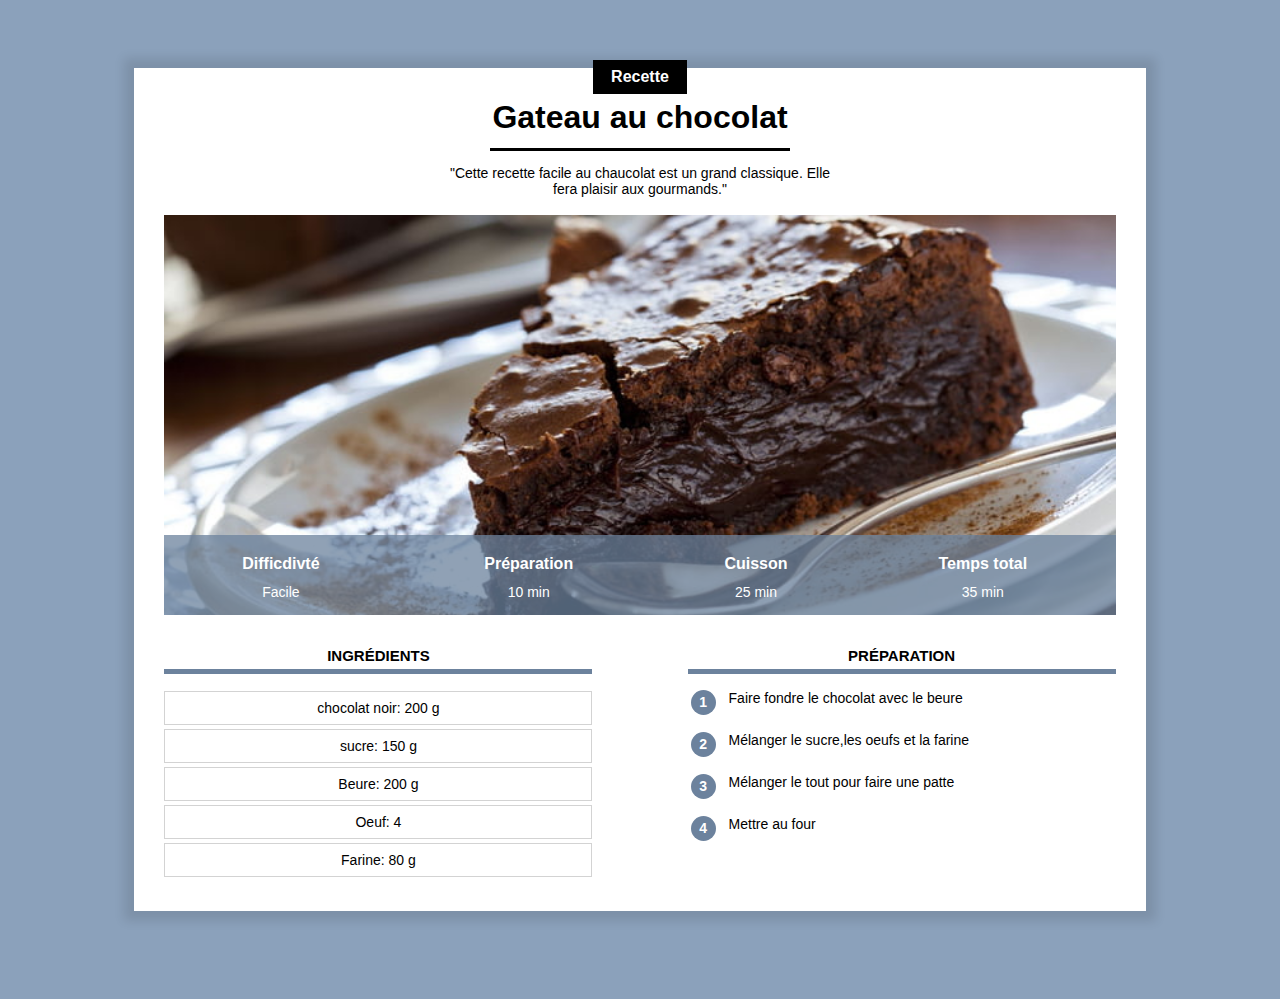
==== index.html @ 204847d2 "Rename index.html.html to index.html" ====
<!DOCTYPE html>
<html lang="fr">
    
    <head>
        <title>recette</title>
        <meta charset="UTF-8">
        <link rel="stylesheet" href="recette.css">
        
    </head>
    <body >
        
        

        <div class="contenu"> 

            <div class="centre categorie">
                <p class="categorie">Recette</p>
            </div>

            <h1>Gateau au chocolat</h1>
            
            <div class="separator"></div>
            <div class="centre"> 
                <p class="description">"Cette recette facile au chaucolat est un grand classique. Elle fera plaisir aux gourmands."</p>
            </div>
                
            <div class="info"> 
            <img src="gateau.jpg?id=9999"  class="centre info" >
                <table class="info" > 
                    <tr>
                        <th>Difficdivté</th>
                        <th>Préparation</th>
                        <th>Cuisson</th>
                        <th>Temps total</th>
                    </tr>
                    <tr>
                        <td>Facile</td>
                        <td>10 min</td>
                        <td>25 min</td>
                        <td>35 min</td>
                    </tr>
                </table>
            </div>
           <div > 
            <div class="colonne1 colonne"> 
                <h2>Ingrédients</h2>
                <div class="ingredients">
                    <p>chocolat noir: 200 g</p>
                    <p>sucre: 150 g</p>
                    <p>Beure: 200 g</p>
                    <p>Oeuf: 4</p>
                    <p>Farine: 80 g</p>
                </div>
            </div>
            
            <div class="colonne2 colonne"> 
                <h2>Préparation</h2>
                <table class="preparation"> 
                    <tr><td><p class="numero">1</p></td><td class="preparation_etape">Faire fondre le chocolat avec le beure</td></tr>
                    <tr><td><p class="numero">2</p></td><td class="preparation_etape">Mélanger le sucre,les oeufs et la farine</td></tr>
                    <tr><td><p class="numero">3</p></td><td class="preparation_etape">Mélanger le tout pour faire une patte</td> </tr>
                    <tr><td><p class="numero">4</p></td><td class="preparation_etape">Mettre au four</td></tr>
                </table>
                 
            </div>
           </div>
            
        </div>          

    </body>

</html>
---- recette.css ----
*{
    overflow: auto;
}

body{
    background-color:#8ba1bb ;
    font-family: Arial;

}

p.categorie{
    background-color: black;
    color: white;
    display:inline-block;
    margin-top: 0px;
    margin-bottom: 0;
    margin-top: -15px;
    padding: 8px 18px;
    font-weight: bold;
    font-size: 16px;
    overflow: visible;
}

div.contenu{
    background-color: white;
    margin:60px 10% 80px 10%;
    padding:0 30px 30px 30px ;
    min-width: 350px;
    box-shadow: 0px 0px 10px 10px rgba(0, 0, 0, 0.1) ;
    overflow: visible;
}

h1{
    text-align: center;
    margin-bottom:12px ;
    margin-top: 5px;
}

p.description{
    text-align: center;
    max-width:400px;
    display: inline-block;
    font-size: 14px;
}
.centre{
    text-align: center;
    width: 100%;
}

div.categorie{
    margin-bottom: -0px;
    margin-top: 0px;
    overflow: visible;
}

div.separator{
    background-color: black;
    width: 100px;
    height: 1px;
    margin-left: auto;
    margin-right: auto;
    padding:1px 100px;
}
table.info{
    position: absolute; 
    bottom:0px;
    width:100%;
    color:white;
    background-color:#6c829dC0;
    height:80px;
    
    
}
div.info{
    position: relative; 
    
}

table.info td{
    
    text-align: center;
    font-size: 14px;
    vertical-align: top; 
}

table.info th{
    font-size: 16px; 
    vertical-align: bottom;
    padding-bottom: 8px;
}

img.info{
   display:block;
   max-height: 400px;
   object-fit: cover;
   min-height: 200px;/*creer un emplacement au cas ou l'image n'est pas charge*/
   background-color: lightgray;

}

div.colonne{
    width: 45%;
    margin-top: 20px;
    
}

div.colonne h2{
    text-align: center;
    text-transform: uppercase;
    font-size: 15px;
    border-bottom: 5px solid  #6c829d;
    padding-bottom: 5px;
}
div.colonne1{
    
    display: inline-block;
    margin-right: 10%;
}

div.colonne2{
    float:right;
    
    
    
}
div.ingredients p{
    border: 1px solid lightgray;
    text-align: center;
    font-size: 14px;
    padding: 8px 0;
    margin-top: 4px;
    margin-bottom: 0px;
}

table.preparation p.numero{
    background-color:#6c829d ;
    color:white;
    width: 25px;
    height:25px;
    text-align: center;
    font-size: 14px;
    font-weight: bold;
    padding-top: 4px;
    box-sizing: border-box;
    border-radius: 50%;
    margin: 0;
}

table.preparation td{
    vertical-align: top;
}

table.preparation td.preparation_etape{
    font-size: 14px;
    padding-left: 10px;
    padding-bottom: 10px;
}

table.preparation tr{
   height: 40px;
}
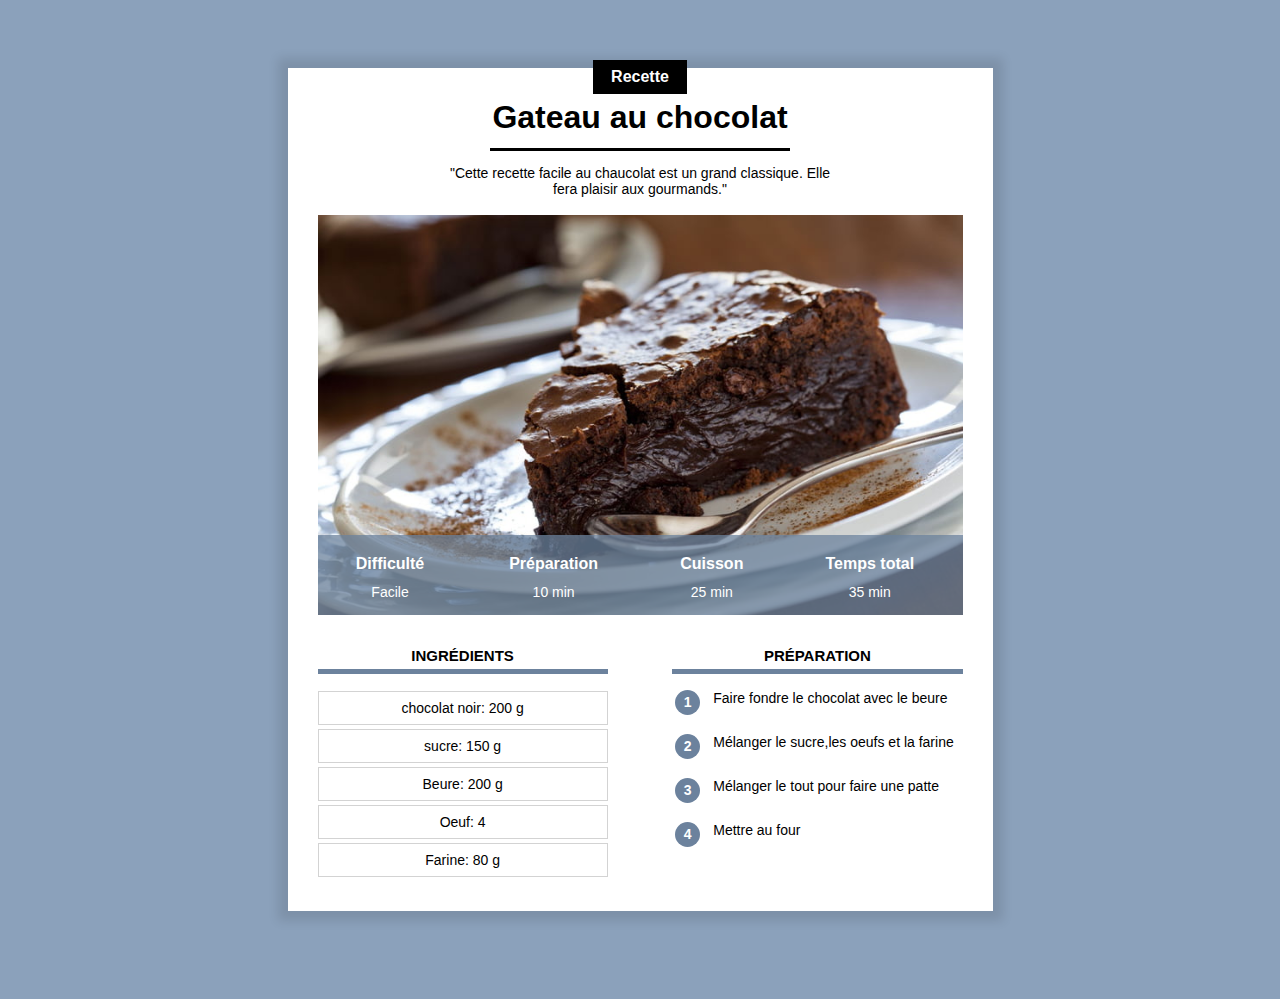
==== commit bc448bb6: "Add files via upload" ====
--- a/index.html
+++ b/index.html
@@ -4,6 +4,8 @@
     <head>
         <title>recette</title>
         <meta charset="UTF-8">
+        <meta name="viewport" content="width=device-width, initial-scale=1.0">
+
         <link rel="stylesheet" href="recette.css">
         
     </head>
@@ -28,7 +30,7 @@
             <img src="gateau.jpg?id=9999"  class="centre info" >
                 <table class="info" > 
                     <tr>
-                        <th>Difficdivté</th>
+                        <th>Difficulté</th>
                         <th>Préparation</th>
                         <th>Cuisson</th>
                         <th>Temps total</th>
@@ -60,8 +62,7 @@
                     <tr><td><p class="numero">2</p></td><td class="preparation_etape">Mélanger le sucre,les oeufs et la farine</td></tr>
                     <tr><td><p class="numero">3</p></td><td class="preparation_etape">Mélanger le tout pour faire une patte</td> </tr>
                     <tr><td><p class="numero">4</p></td><td class="preparation_etape">Mettre au four</td></tr>
-                </table>
-                 
+                </table>    
             </div>
            </div>
             
@@ -69,4 +70,4 @@
 
     </body>
 
-</html>
+</html>--- a/recette.css
+++ b/recette.css
@@ -23,9 +23,9 @@
 
 div.contenu{
     background-color: white;
-    margin:60px 10% 80px 10%;
-    padding:0 30px 30px 30px ;
-    min-width: 350px;
+    margin:40px 8px 40px 8px;
+    padding:0 8px 20px 8px ;
+    /*min-width: 350px;*/
     box-shadow: 0px 0px 10px 10px rgba(0, 0, 0, 0.1) ;
     overflow: visible;
 }
@@ -67,7 +67,7 @@
     width:100%;
     color:white;
     background-color:#6c829dC0;
-    height:80px;
+    height:50PX;
     
     
 }
@@ -79,12 +79,12 @@
 table.info td{
     
     text-align: center;
-    font-size: 14px;
+    font-size: 12px;
     vertical-align: top; 
 }
 
 table.info th{
-    font-size: 16px; 
+    font-size: 14px; 
     vertical-align: bottom;
     padding-bottom: 8px;
 }
@@ -99,7 +99,7 @@
 }
 
 div.colonne{
-    width: 45%;
+    width: 100%;
     margin-top: 20px;
     
 }
@@ -114,15 +114,9 @@
 div.colonne1{
     
     display: inline-block;
-    margin-right: 10%;
-}
-
-div.colonne2{
-    float:right;
-    
-    
-    
-}
+}
+
+
 div.ingredients p{
     border: 1px solid lightgray;
     text-align: center;
@@ -136,7 +130,7 @@
     background-color:#6c829d ;
     color:white;
     width: 25px;
-    height:25px;
+    height: 25px;
     text-align: center;
     font-size: 14px;
     font-weight: bold;
@@ -153,10 +147,62 @@
 table.preparation td.preparation_etape{
     font-size: 14px;
     padding-left: 10px;
-    padding-bottom: 10px;
+    padding-bottom: 25px;
 }
 
 table.preparation tr{
    height: 40px;
 }
 
+/*style pour ordinateur*/
+@media only screen and (min-width: 768px) {
+
+    div.contenu{
+        min-width: 350px;
+        margin:60px 10% 80px 10%;
+        padding:0 30px 30px 30px ;
+       
+    }
+    
+    table.info{ 
+        height:80px;  
+    }
+
+    table.info td{
+    
+        font-size: 14px;
+    }
+    
+    table.info th{
+        font-size: 16px;    
+    }
+
+    div.colonne{
+        width: 45%;
+        
+        
+    }
+    
+    div.colonne1{
+        
+       
+        margin-right: 10%;
+    }
+    
+    div.colonne2{
+        float:right;
+        
+        
+        
+    }
+  }
+
+@media only screen and (min-width: 900px) {
+    div.contenu{
+        
+        margin-left: auto;
+        margin-right: auto;
+        width: 645px;
+    }
+
+}